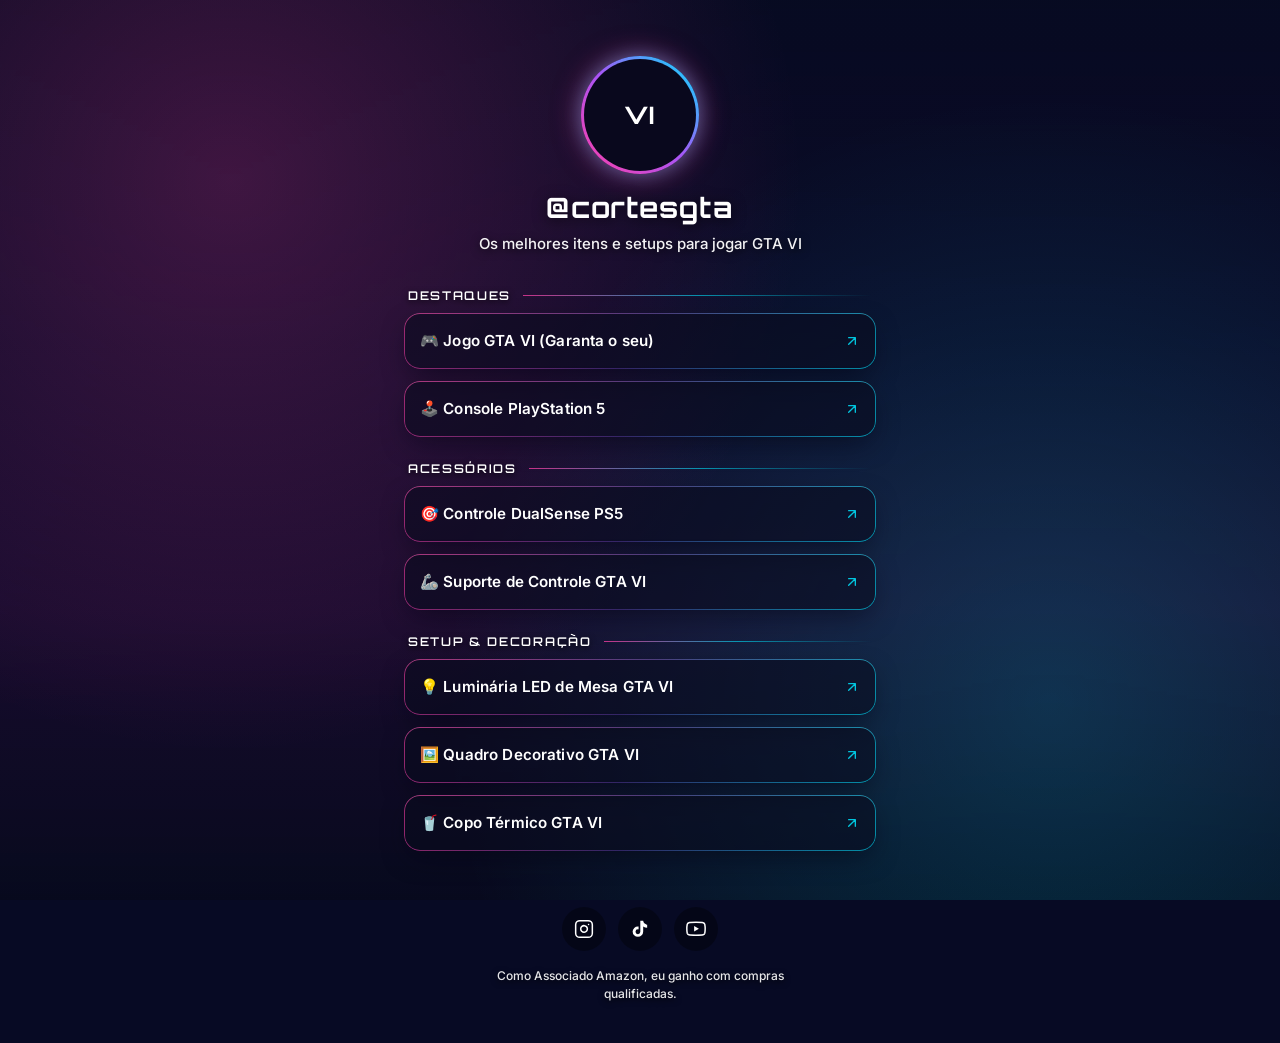
==== public/link-na-bio-vice-city.html @ b867d7e1 "feat: initialize project with Vice City branding Setup foundational project structure, Tailwind CSS " ====
<!DOCTYPE html>
<html lang="pt-BR">
<head>
  <meta charset="UTF-8" />
  <meta name="viewport" content="width=device-width, initial-scale=1.0" />
  <title>@cortesgta — Vice City Links</title>
  <meta name="description" content="Os melhores itens e setups para jogar GTA VI." />

  <!-- Google Fonts: Orbitron (título gamer) e Inter (corpo) -->
  <link rel="preconnect" href="https://fonts.googleapis.com" />
  <link rel="preconnect" href="https://fonts.gstatic.com" crossorigin />
  <link
    href="https://fonts.googleapis.com/css2?family=Inter:wght@400;500;600;700&family=Orbitron:wght@600;700;800&display=swap"
    rel="stylesheet"
  />

  <style>
    /* ========================================================================
       RESET E VARIÁVEIS DE TEMA (VICE CITY)
       ======================================================================== */
    *, *::before, *::after {
      box-sizing: border-box;
      margin: 0;
      padding: 0;
    }

    :root {
      --font-display: "Orbitron", sans-serif;
      --font-body: "Inter", -apple-system, BlinkMacSystemFont, sans-serif;
      --neon-pink: #ff3ea5;
      --neon-cyan: #00e5ff;
      --glass-bg: rgba(9, 11, 30, 0.58);
      --glass-bg-hover: rgba(15, 13, 40, 0.76);
    }

    html {
      font-family: var(--font-body);
      color-scheme: dark;
      scroll-behavior: smooth;
    }

    body {
      position: relative;
      min-height: 100dvh;
      background-color: #070a24;
      color: #ffffff;
      overflow-x: hidden;
      -webkit-font-smoothing: antialiased;
    }

    /* ========================================================================
       IMAGEM DE FUNDO DO SITE (Segunda imagem enviada) + PELÍCULA DE CONTRASTE
       ======================================================================== */
    .bg-photo-layer {
      position: fixed;
      inset: 0;
      pointer-events: none;
      /* TROQUE AQUI A IMAGEM DE FUNDO DO SITE */
      background-image: url("/assets/aistudio/WhatsApp_Image_2026-11-23_at_14.19.44_1f387c31.jpeg");
      background-size: cover;
      background-position: center center;
      background-repeat: no-repeat;
    }

    .bg-scrim-layer {
      position: fixed;
      inset: 0;
      pointer-events: none;
      background:
        radial-gradient(circle at 18% 20%, rgba(255, 62, 165, 0.22), transparent 45%),
        radial-gradient(circle at 82% 78%, rgba(0, 229, 255, 0.18), transparent 48%),
        linear-gradient(
          180deg,
          rgba(8, 11, 32, 0.48) 0%,
          rgba(24, 14, 52, 0.26) 38%,
          rgba(58, 16, 66, 0.34) 68%,
          rgba(8, 10, 26, 0.62) 100%
        );
    }

    /* ========================================================================
       CONTAINER PRINCIPAL CENTRALIZADO
       ======================================================================== */
    .container {
      position: relative;
      z-index: 10;
      margin: 0 auto;
      min-height: 100dvh;
      width: 100%;
      max-width: 520px;
      padding: 2.5rem 1rem 2rem;
      display: flex;
      flex-direction: column;
      justify-content: space-between;
    }

    @media (min-width: 640px) {
      .container {
        padding: 3.5rem 1.5rem 2.5rem;
      }
    }

    /* ========================================================================
       CABEÇALHO (AVATAR REDONDO NEON + NOME + BIO)
       ======================================================================== */
    .profile-header {
      display: flex;
      flex-direction: column;
      align-items: center;
      text-align: center;
      animation: viceFadeUp 520ms cubic-bezier(0.16, 1, 0.3, 1) both;
    }

    .avatar-ring {
      padding: 3px;
      border-radius: 9999px;
      margin-bottom: 1rem;
      background: linear-gradient(45deg, var(--neon-pink), #a855f7, var(--neon-cyan));
      box-shadow: 0 0 28px rgba(255, 62, 165, 0.5), 0 0 18px rgba(0, 229, 255, 0.4);
    }

    .avatar-frame {
      width: 96px;
      height: 96px;
      border-radius: 9999px;
      overflow: hidden;
      background-color: #09081d;
      display: flex;
      align-items: center;
      justify-content: center;
    }

    @media (min-width: 640px) {
      .avatar-frame {
        width: 112px;
        height: 112px;
      }
    }

    .avatar-frame img {
      width: 100%;
      height: 100%;
      object-fit: cover;
      object-position: center;
      display: block;
    }

    .avatar-fallback {
      display: none;
      font-family: var(--font-display);
      font-size: 1.5rem;
      font-weight: 800;
      letter-spacing: 0.06em;
      color: #ffffff;
    }

    .profile-name {
      font-family: var(--font-display);
      font-size: clamp(1.45rem, 4vw, 1.75rem);
      font-weight: 700;
      letter-spacing: 0.04em;
      text-shadow: 0 2px 14px rgba(0, 0, 0, 0.65);
    }

    .profile-bio {
      margin-top: 0.5rem;
      font-size: 0.9375rem;
      font-weight: 500;
      line-height: 1.5;
      color: rgba(255, 255, 255, 0.95);
      text-shadow: 0 2px 8px rgba(0, 0, 0, 0.75);
    }

    /* ========================================================================
       BLOCOS E BOTÕES GLASSMORPHISM COM BORDA NEON
       ======================================================================== */
    .links-nav {
      margin-top: 2rem;
      display: flex;
      flex-direction: column;
      gap: 1.5rem;
    }

    .link-block {
      animation: viceFadeUp 520ms cubic-bezier(0.16, 1, 0.3, 1) both;
    }

    .block-header {
      display: flex;
      align-items: center;
      gap: 0.75rem;
      padding: 0 0.25rem;
      margin-bottom: 0.625rem;
    }

    .block-title {
      font-family: var(--font-display);
      font-size: 0.75rem;
      font-weight: 600;
      letter-spacing: 0.14em;
      text-transform: uppercase;
      color: #ffffff;
      text-shadow: 0 2px 6px rgba(0, 0, 0, 0.85);
    }

    .block-divider {
      flex: 1;
      height: 1px;
      background: linear-gradient(90deg, rgba(255, 62, 165, 0.75), rgba(0, 229, 255, 0.6), transparent);
    }

    .block-list {
      display: flex;
      flex-direction: column;
      gap: 0.75rem;
    }

    .link-card {
      position: relative;
      display: flex;
      align-items: center;
      justify-content: space-between;
      gap: 0.75rem;
      width: 100%;
      min-height: 56px;
      padding: 0.875rem 1rem;
      border-radius: 1rem;
      text-decoration: none;
      color: #ffffff;
      font-size: 0.95rem;
      font-weight: 600;
      letter-spacing: 0.01em;
      background: var(--glass-bg);
      backdrop-filter: blur(14px);
      -webkit-backdrop-filter: blur(14px);
      box-shadow:
        0 10px 28px -8px rgba(4, 5, 20, 0.65),
        inset 0 1px 0 rgba(255, 255, 255, 0.14);
      transition:
        transform 180ms cubic-bezier(0.16, 1, 0.3, 1),
        background-color 180ms cubic-bezier(0.16, 1, 0.3, 1),
        box-shadow 180ms cubic-bezier(0.16, 1, 0.3, 1);
    }

    .link-card::before {
      content: "";
      position: absolute;
      inset: 0;
      border-radius: inherit;
      padding: 1px;
      background: linear-gradient(
        125deg,
        rgba(255, 62, 165, 0.72),
        rgba(139, 92, 246, 0.38) 50%,
        rgba(0, 229, 255, 0.72)
      );
      -webkit-mask: linear-gradient(#fff 0 0) content-box, linear-gradient(#fff 0 0);
      -webkit-mask-composite: xor;
      mask-composite: exclude;
      pointer-events: none;
      opacity: 0.82;
      transition: opacity 180ms cubic-bezier(0.16, 1, 0.3, 1);
    }

    .link-card:hover,
    .link-card:focus-visible {
      outline: none;
      background: var(--glass-bg-hover);
      transform: translateY(-2px);
      box-shadow:
        0 14px 34px -8px rgba(255, 62, 165, 0.28),
        0 8px 24px -8px rgba(0, 229, 255, 0.24),
        inset 0 1px 0 rgba(255, 255, 255, 0.18);
    }

    .link-card:hover::before,
    .link-card:focus-visible::before {
      opacity: 1;
    }

    .link-card:active {
      transform: translateY(0) scale(0.985);
    }

    .link-label {
      overflow: hidden;
      text-overflow: ellipsis;
      white-space: nowrap;
    }

    .link-arrow {
      flex-shrink: 0;
      width: 16px;
      height: 16px;
      color: rgba(0, 229, 255, 0.85);
      transition: transform 150ms ease, color 150ms ease;
    }

    .link-card:hover .link-arrow {
      transform: translate(2px, -2px);
      color: #ffffff;
    }

    /* ========================================================================
       RODAPÉ (REDES SOCIAIS + AVISO LEGAL AMAZON)
       ======================================================================== */
    .page-footer {
      margin-top: 2.5rem;
      padding-top: 1rem;
      display: flex;
      flex-direction: column;
      align-items: center;
      gap: 1rem;
      text-align: center;
      animation: viceFadeUp 520ms cubic-bezier(0.16, 1, 0.3, 1) 340ms both;
    }

    .social-row {
      display: flex;
      align-items: center;
      justify-content: center;
      gap: 0.75rem;
    }

    .social-link {
      width: 44px;
      height: 44px;
      border-radius: 9999px;
      display: flex;
      align-items: center;
      justify-content: center;
      color: #ffffff;
      background: rgba(0, 0, 0, 0.35);
      backdrop-filter: blur(10px);
      -webkit-backdrop-filter: blur(10px);
      transition: transform 150ms ease, background-color 150ms ease, color 150ms ease, box-shadow 150ms ease;
    }

    .social-link:hover,
    .social-link:focus-visible {
      outline: none;
      transform: translateY(-2px);
      background: rgba(0, 0, 0, 0.55);
      color: var(--neon-cyan);
      box-shadow: 0 0 16px rgba(0, 229, 255, 0.45);
    }

    .amazon-disclaimer {
      max-width: 20rem;
      font-size: 0.75rem;
      font-weight: 500;
      line-height: 1.5;
      color: rgba(255, 255, 255, 0.9);
      text-shadow: 0 2px 6px rgba(0, 0, 0, 0.85);
    }

    /* Toast discreto quando href ainda estiver "#" */
    .toast {
      position: fixed;
      bottom: 1rem;
      left: 50%;
      z-index: 50;
      width: calc(100% - 2rem);
      max-width: 420px;
      transform: translate(-50%, 16px);
      opacity: 0;
      pointer-events: none;
      padding: 0.75rem 1rem;
      border-radius: 0.75rem;
      border: 1px solid rgba(0, 229, 255, 0.5);
      background: rgba(11, 10, 28, 0.92);
      backdrop-filter: blur(12px);
      text-align: center;
      font-size: 0.8125rem;
      font-weight: 500;
      color: #ffffff;
      transition: opacity 180ms ease, transform 180ms ease;
    }

    .toast.visible {
      opacity: 1;
      transform: translate(-50%, 0);
    }

    @keyframes viceFadeUp {
      from {
        opacity: 0;
        transform: translateY(14px);
      }
      to {
        opacity: 1;
        transform: translateY(0);
      }
    }

    @media (prefers-reduced-motion: reduce) {
      .profile-header,
      .link-block,
      .page-footer {
        animation: none !important;
      }
      .link-card,
      .social-link {
        transition: none !important;
      }
    }
  </style>
</head>
<body>
  <!-- Segunda imagem como fundo completo do site + película sutil Vice City -->
  <div class="bg-photo-layer" aria-hidden="true"></div>
  <div class="bg-scrim-layer" aria-hidden="true"></div>

  <main class="container">
    <div>
      <!-- ====================================================================
           1. CABEÇALHO (Primeira imagem como foto de perfil redonda)
           ==================================================================== -->
      <header class="profile-header">
        <div class="avatar-ring">
          <div class="avatar-frame">
            <!-- SUBSTITUA O CAMINHO DA IMAGEM ABAIXO PELA SUA FOTO DE PERFIL / LOGO -->
            <img
              src="/assets/aistudio/WhatsApp_Image_2026-11-23_at_14.24.39_3e3b959f.jpeg"
              alt="Foto de perfil @cortesgta"
              onerror="this.style.display='none'; this.nextElementSibling.style.display='block';"
            />
            <span class="avatar-fallback">VI</span>
          </div>
        </div>

        <h1 class="profile-name">@cortesgta</h1>
        <p class="profile-bio">Os melhores itens e setups para jogar GTA VI</p>
      </header>

      <!-- ====================================================================
           2. LISTA DE BOTÕES DE LINKS (COLE SEUS LINKS DA AMAZON NO href="#")
           ==================================================================== -->
      <nav class="links-nav" aria-label="Links recomendados">
        <!-- BLOCO 1: DESTAQUES -->
        <section class="link-block" style="animation-delay: 110ms;">
          <div class="block-header">
            <h2 class="block-title">Destaques</h2>
            <span class="block-divider" aria-hidden="true"></span>
          </div>
          <div class="block-list">
            <!-- BOTÃO 1: LINK DE AFILIADO PARA O JOGO GTA VI -->
            <a class="link-card" href="https://link.amazon/B07FROFmu" target="_blank" rel="noopener noreferrer">
              <span class="link-label">🎮 Jogo GTA VI (Garanta o seu)</span>
              <svg class="link-arrow" viewBox="0 0 24 24" fill="none" stroke="currentColor" stroke-width="2" stroke-linecap="round" stroke-linejoin="round" aria-hidden="true">
                <path d="M7 17L17 7M7 7h10v10" />
              </svg>
            </a>

            <!-- BOTÃO 2: LINK DE AFILIADO PARA O PLAYSTATION 5 -->
            <a class="link-card" href="https://link.amazon/B06V12qeN" target="_blank" rel="noopener noreferrer">
              <span class="link-label">🕹️ Console PlayStation 5</span>
              <svg class="link-arrow" viewBox="0 0 24 24" fill="none" stroke="currentColor" stroke-width="2" stroke-linecap="round" stroke-linejoin="round" aria-hidden="true">
                <path d="M7 17L17 7M7 7h10v10" />
              </svg>
            </a>
          </div>
        </section>

        <!-- BLOCO 2: ACESSÓRIOS -->
        <section class="link-block" style="animation-delay: 180ms;">
          <div class="block-header">
            <h2 class="block-title">Acessórios</h2>
            <span class="block-divider" aria-hidden="true"></span>
          </div>
          <div class="block-list">
            <!-- BOTÃO 3: LINK DE AFILIADO PARA O CONTROLE DUALSENSE PS5 -->
            <a class="link-card" href="https://link.amazon/B04H6s150" target="_blank" rel="noopener noreferrer">
              <span class="link-label">🎯 Controle DualSense PS5</span>
              <svg class="link-arrow" viewBox="0 0 24 24" fill="none" stroke="currentColor" stroke-width="2" stroke-linecap="round" stroke-linejoin="round" aria-hidden="true">
                <path d="M7 17L17 7M7 7h10v10" />
              </svg>
            </a>

            <!-- BOTÃO 4: LINK DE AFILIADO PARA O SUPORTE DE CONTROLE PS5 / GTA VI -->
            <a class="link-card" href="https://s.shopee.com.br/1C7KHOD9V" target="_blank" rel="noopener noreferrer">
              <span class="link-label">🦾 Suporte de Controle GTA VI</span>
              <svg class="link-arrow" viewBox="0 0 24 24" fill="none" stroke="currentColor" stroke-width="2" stroke-linecap="round" stroke-linejoin="round" aria-hidden="true">
                <path d="M7 17L17 7M7 7h10v10" />
              </svg>
            </a>
          </div>
        </section>

        <!-- BLOCO 3: SETUP & DECORAÇÃO -->
        <section class="link-block" style="animation-delay: 250ms;">
          <div class="block-header">
            <h2 class="block-title">Setup &amp; Decoração</h2>
            <span class="block-divider" aria-hidden="true"></span>
          </div>
          <div class="block-list">
            <!-- BOTÃO 5: LINK DE AFILIADO PARA A LUMINÁRIA LED GTA VI -->
            <a class="link-card" href="https://s.shopee.com.br/W8NvCMJ8c" target="_blank" rel="noopener noreferrer">
              <span class="link-label">💡 Luminária LED de Mesa GTA VI</span>
              <svg class="link-arrow" viewBox="0 0 24 24" fill="none" stroke="currentColor" stroke-width="2" stroke-linecap="round" stroke-linejoin="round" aria-hidden="true">
                <path d="M7 17L17 7M7 7h10v10" />
              </svg>
            </a>

            <!-- BOTÃO 6: LINK DE AFILIADO PARA O QUADRO DECORATIVO GTA VI -->
            <a class="link-card" href="https://s.shopee.com.br/gRo7VLfnh" target="_blank" rel="noopener noreferrer">
              <span class="link-label">🖼️ Quadro Decorativo GTA VI</span>
              <svg class="link-arrow" viewBox="0 0 24 24" fill="none" stroke="currentColor" stroke-width="2" stroke-linecap="round" stroke-linejoin="round" aria-hidden="true">
                <path d="M7 17L17 7M7 7h10v10" />
              </svg>
            </a>

            <!-- BOTÃO 7: LINK DE AFILIADO PARA O COPO TÉRMICO GTA VI -->
            <a class="link-card" href="https://s.shopee.com.br/qlEJoL2Si" target="_blank" rel="noopener noreferrer">
              <span class="link-label">🥤 Copo Térmico GTA VI</span>
              <svg class="link-arrow" viewBox="0 0 24 24" fill="none" stroke="currentColor" stroke-width="2" stroke-linecap="round" stroke-linejoin="round" aria-hidden="true">
                <path d="M7 17L17 7M7 7h10v10" />
              </svg>
            </a>
          </div>
        </section>
      </nav>
    </div>

    <!-- ======================================================================
         3. RODAPÉ (REDES SOCIAIS + AVISO LEGAL AMAZON)
         ====================================================================== -->
    <footer class="page-footer">
      <div class="social-row">
        <!-- LINK DO INSTAGRAM -->
        <a class="social-link" href="https://www.instagram.com/cortesgt4vi?fqnt=MW1lZWJxMTN6MHZqOA==" target="_blank" rel="noopener noreferrer" aria-label="Instagram de @cortesgta">
          <svg width="20" height="20" viewBox="0 0 24 24" fill="none" stroke="currentColor" stroke-width="1.8" stroke-linecap="round" stroke-linejoin="round">
            <rect x="2" y="2" width="20" height="20" rx="5" ry="5" />
            <path d="M16 11.37A4 4 0 1 1 12.63 8 4 4 0 0 1 16 11.37z" />
            <line x1="17.5" y1="6.5" x2="17.51" y2="6.5" />
          </svg>
        </a>

        <!-- LINK DO TIKTOK -->
        <a class="social-link" href="https://www.tiktok.com/@cortesgt4v?_r=1&_t=ZS-9BeP7htX17N" target="_blank" rel="noopener noreferrer" aria-label="TikTok de @cortesgta">
          <svg width="20" height="20" viewBox="0 0 24 24" fill="currentColor">
            <path d="M19.59 6.69a4.83 4.83 0 0 1-3.77-4.25V2h-3.45v13.67a2.89 2.89 0 0 1-2.88 2.5 2.89 2.89 0 0 1-2.89-2.89 2.89 2.89 0 0 1 2.89-2.89c.28 0 .54.04.79.1v-3.5a6.37 6.37 0 0 0-.79-.05A6.34 6.34 0 0 0 3.15 15a6.34 6.34 0 0 0 6.34 6.34 6.34 6.34 0 0 0 6.34-6.34V8.87a8.16 8.16 0 0 0 4.76 1.52v-3.4a4.85 4.85 0 0 1-1-.3Z" />
          </svg>
        </a>

        <!-- LINK DO YOUTUBE -->
        <a class="social-link" href="https://youtube.com/@cortesgt4vi?si=98hlduPvV1jUrUYE" target="_blank" rel="noopener noreferrer" aria-label="YouTube de @cortesgta">
          <svg width="20" height="20" viewBox="0 0 24 24" fill="none" stroke="currentColor" stroke-width="1.8" stroke-linecap="round" stroke-linejoin="round">
            <path d="M22.54 6.42a2.78 2.78 0 0 0-1.94-2C18.88 4 12 4 12 4s-6.88 0-8.6.46a2.78 2.78 0 0 0-1.94 2A29 29 0 0 0 1 11.75a29 29 0 0 0 .46 5.33A2.78 2.78 0 0 0 3.4 19c1.72.46 8.6.46 8.6.46s6.88 0 8.6-.46a2.78 2.78 0 0 0 1.94-2 29 29 0 0 0 .46-5.25 29 29 0 0 0-.46-5.33z" />
            <polygon points="9.75 15.02 15.5 11.75 9.75 8.48 9.75 15.02" fill="currentColor" stroke="none" />
          </svg>
        </a>
      </div>

      <p class="amazon-disclaimer">
        Como Associado Amazon, eu ganho com compras qualificadas.
      </p>
    </footer>
  </main>

  <div id="toast" class="toast" role="status" aria-live="polite"></div>

  <script>
    (function () {
      const toast = document.getElementById("toast");
      let timerId = null;

      document.querySelectorAll("a[href='#']").forEach(function (anchor) {
        anchor.addEventListener("click", function (event) {
          if (anchor.getAttribute("href") === "#") {
            event.preventDefault();
            const label = anchor.textContent ? anchor.textContent.trim() : "este item";
            toast.textContent = 'Substitua href="#" pelo seu link de afiliado Amazon (' + label + ').';
            toast.classList.add("visible");
            clearTimeout(timerId);
            timerId = setTimeout(function () {
              toast.classList.remove("visible");
            }, 2800);
          }
        });
      });
    })();
  </script>
</body>
</html>
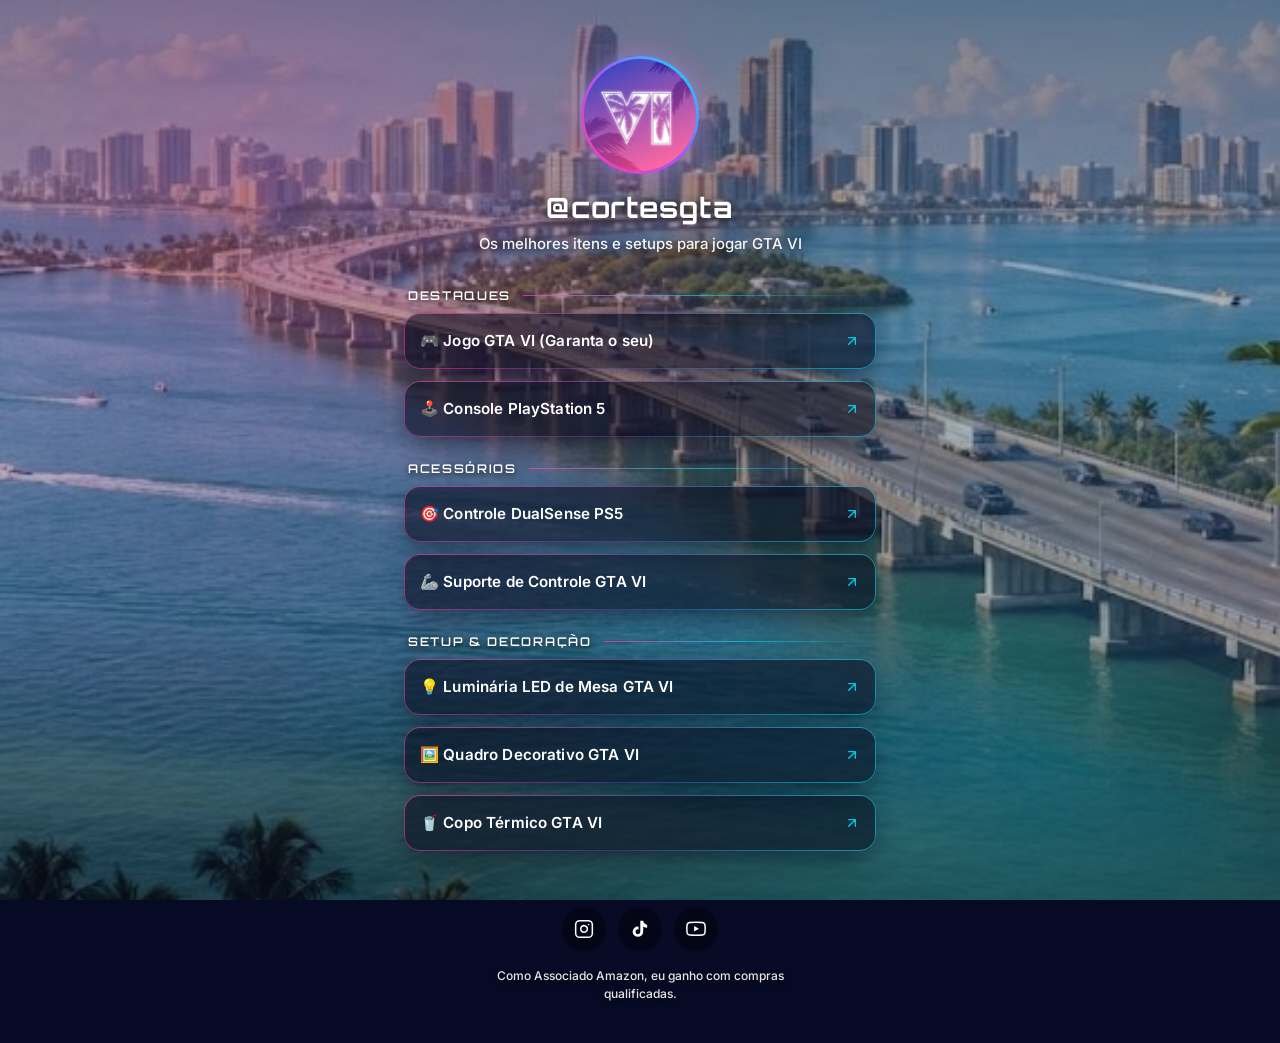
==== commit 7ddc59a9: "refactor: update static assets and improve SEO Replace hardcoded asset paths with local references a" ====
--- a/public/link-na-bio-vice-city.html
+++ b/public/link-na-bio-vice-city.html
@@ -56,7 +56,7 @@
       inset: 0;
       pointer-events: none;
       /* TROQUE AQUI A IMAGEM DE FUNDO DO SITE */
-      background-image: url("/assets/aistudio/WhatsApp_Image_2026-11-23_at_14.19.44_1f387c31.jpeg");
+      background-image: url("./fundo.jpeg");
       background-size: cover;
       background-position: center center;
       background-repeat: no-repeat;
@@ -421,7 +421,7 @@
           <div class="avatar-frame">
             <!-- SUBSTITUA O CAMINHO DA IMAGEM ABAIXO PELA SUA FOTO DE PERFIL / LOGO -->
             <img
-              src="/assets/aistudio/WhatsApp_Image_2026-11-23_at_14.24.39_3e3b959f.jpeg"
+              src="./perfil.jpeg"
               alt="Foto de perfil @cortesgta"
               onerror="this.style.display='none'; this.nextElementSibling.style.display='block';"
             />
